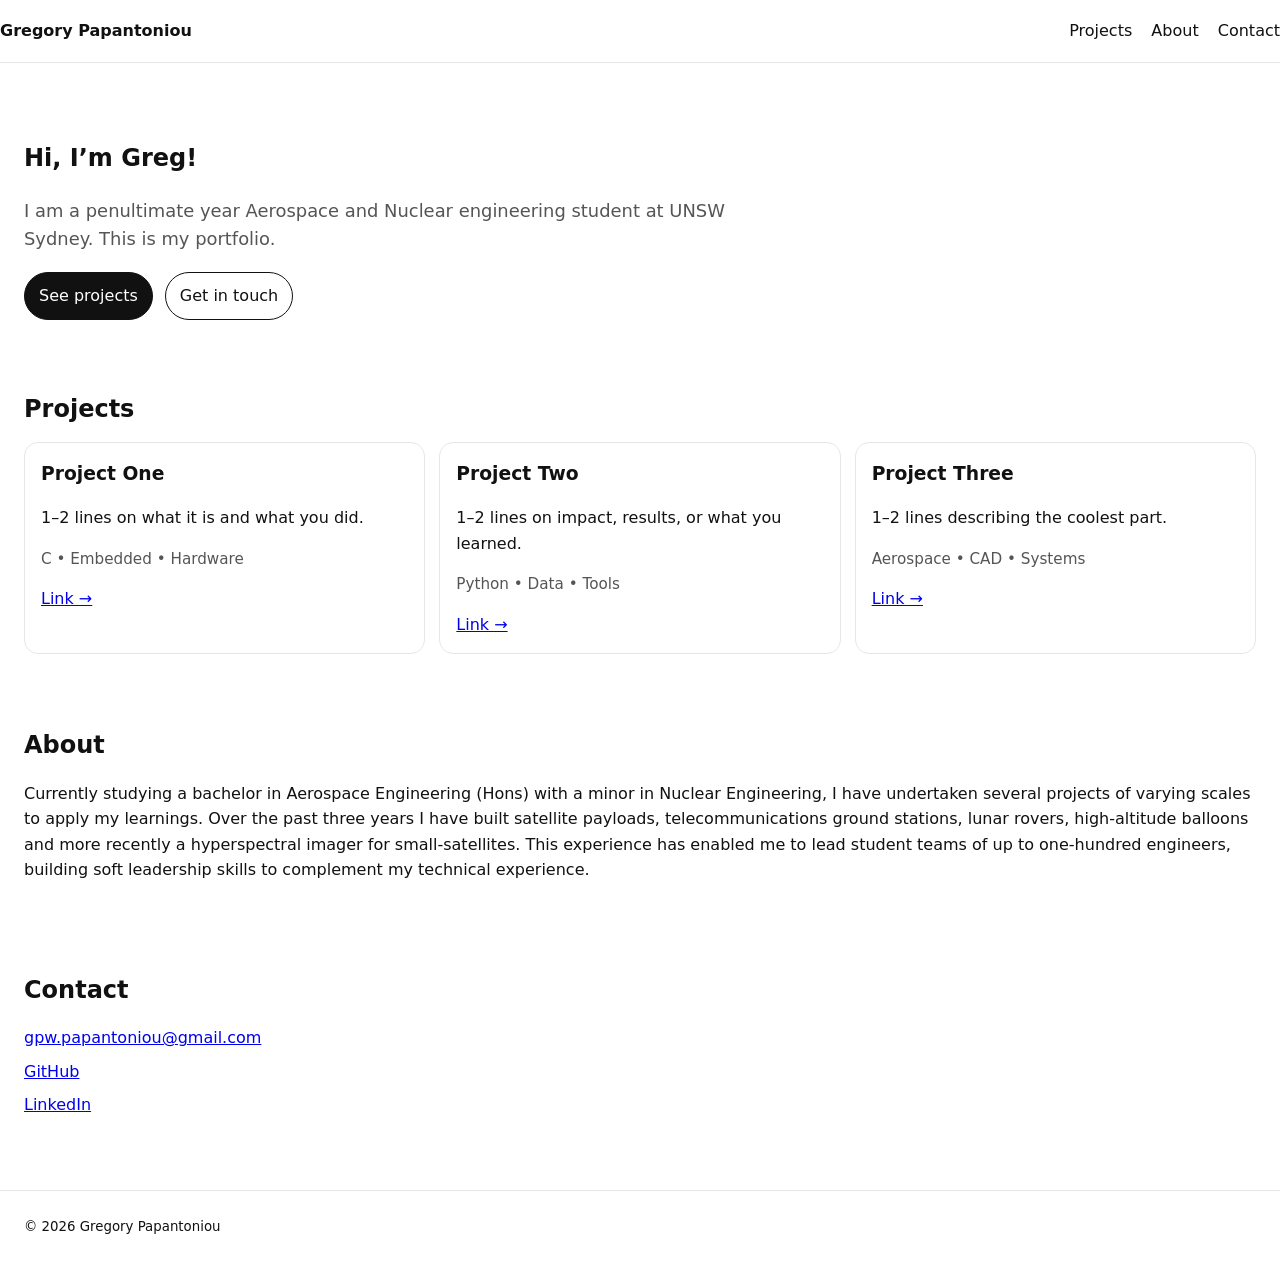
==== index.html @ c45c6487 "Updated Homepage" ====
<!doctype html>
<html lang="en">
<head>
  <meta charset="utf-8" />
  <meta name="viewport" content="width=device-width, initial-scale=1" />
  <title>Gregory Papantoniou</title>
  <meta name="description" content="Personal website and portfolio." />
  <link rel="stylesheet" href="style.css" />
</head>
<body>
  <header class="container header">
    <a class="brand" href="/">Gregory Papantoniou</a>
    <nav class="nav">
      <a href="#projects">Projects</a>
      <a href="#about">About</a>
      <a href="#contact">Contact</a>
    </nav>
  </header>

  <main class="container">
    <section class="hero">
      <h1>Hi, I’m Greg!</h1>
      <p class="lead">I am a penultimate year Aerospace and Nuclear engineering student at UNSW Sydney. This is my portfolio.</p>
      <div class="cta">
        <a class="button" href="#projects">See projects</a>
        <a class="button ghost" href="#contact">Get in touch</a>
      </div>
    </section>

    <section id="projects" class="section">
      <h2>Projects</h2>
      <div class="grid">
        <article class="card">
          <h3>Project One</h3>
          <p>1–2 lines on what it is and what you did.</p>
          <p class="meta">C • Embedded • Hardware</p>
          <a href="#" aria-label="Project One link">Link →</a>
        </article>
        <article class="card">
          <h3>Project Two</h3>
          <p>1–2 lines on impact, results, or what you learned.</p>
          <p class="meta">Python • Data • Tools</p>
          <a href="#" aria-label="Project Two link">Link →</a>
        </article>
        <article class="card">
          <h3>Project Three</h3>
          <p>1–2 lines describing the coolest part.</p>
          <p class="meta">Aerospace • CAD • Systems</p>
          <a href="#" aria-label="Project Three link">Link →</a>
        </article>
      </div>
    </section>

    <section id="about" class="section">
      <h2>About</h2>
      <p>
        Currently studying a bachelor in Aerospace Engineering (Hons) with a minor in Nuclear Engineering, I have undertaken several projects of varying
        scales to apply my learnings. Over the past three years I have built satellite payloads, telecommunications ground stations, lunar rovers, high-altitude
        balloons and more recently a hyperspectral imager for small-satellites. This experience has enabled me to lead student teams of up to one-hundred 
        engineers, building soft leadership skills to complement my technical experience.
      </p>
    </section>

    <section id="contact" class="section">
      <h2>Contact</h2>
      <ul class="contact">
        <li><a href="mailto:gpw.papantoniou@gmail.com">gpw.papantoniou@gmail.com</a></li>
        <li><a href="https://github.com/gregorypap314">GitHub</a></li>
        <li><a href="https://www.linkedin.com/in/greg-papantoniou">LinkedIn</a></li>
      </ul>
    </section>
  </main>

  <footer class="container footer">
    <small>© <span id="year"></span> Gregory Papantoniou</small>
  </footer>

  <script>
    document.getElementById("year").textContent = new Date().getFullYear();
  </script>
</body>
</html>
---- style.css ----
:root {
  --bg: #ffffff;
  --text: #111;
  --muted: #555;
  --border: #e7e7e7;
  --max: 960px;
  --pad: 20px;
  --radius: 14px;
  --pad: 24px;
}

* { box-sizing: border-box; }

body {
  margin: 0;
  background: var(--bg);
  color: var(--text);
  font-family: system-ui, -apple-system, Segoe UI, Roboto, Arial, sans-serif;
  line-height: 1.6;
}

.container {
  padding-left: var(--pad);
  padding-right: var(--pad);
}

@media (max-width: 600px) {
  :root {
    --pad: 18px;
  }
}

.header {
  display: flex;
  align-items: center;
  justify-content: space-between;
  padding: 18px 0;
  border-bottom: 1px solid var(--border);
}

.brand {
  font-weight: 700;
  text-decoration: none;
  color: inherit;
}

.nav a {
  margin-left: 14px;
  text-decoration: none;
  color: inherit;
}

.hero { padding: 56px 0 24px; }
.lead { max-width: 65ch; font-size: 1.12rem; color: var(--muted); }

.cta { margin-top: 18px; display: flex; gap: 12px; flex-wrap: wrap; }

.button {
  display: inline-block;
  padding: 10px 14px;
  border-radius: 999px;
  border: 1px solid var(--text);
  text-decoration: none;
  color: var(--bg);
  background: var(--text);
}

.button.ghost {
  background: transparent;
  color: var(--text);
}

.section { padding: 26px 0; }
.section h2 { margin-bottom: 14px; }

.grid {
  display: grid;
  gap: 14px;
  grid-template-columns: repeat(auto-fit, minmax(240px, 1fr));
}

.card {
  border: 1px solid var(--border);
  border-radius: var(--radius);
  padding: 16px;
}

.card h3 { margin-top: 0; margin-bottom: 6px; }
.meta { color: var(--muted); font-size: 0.95rem; }

.contact { list-style: none; padding-left: 0; }
.contact li { margin: 8px 0; }

.footer {
  border-top: 1px solid var(--border);
  margin-top: 30px;
  padding: 22px var(--pad);
}
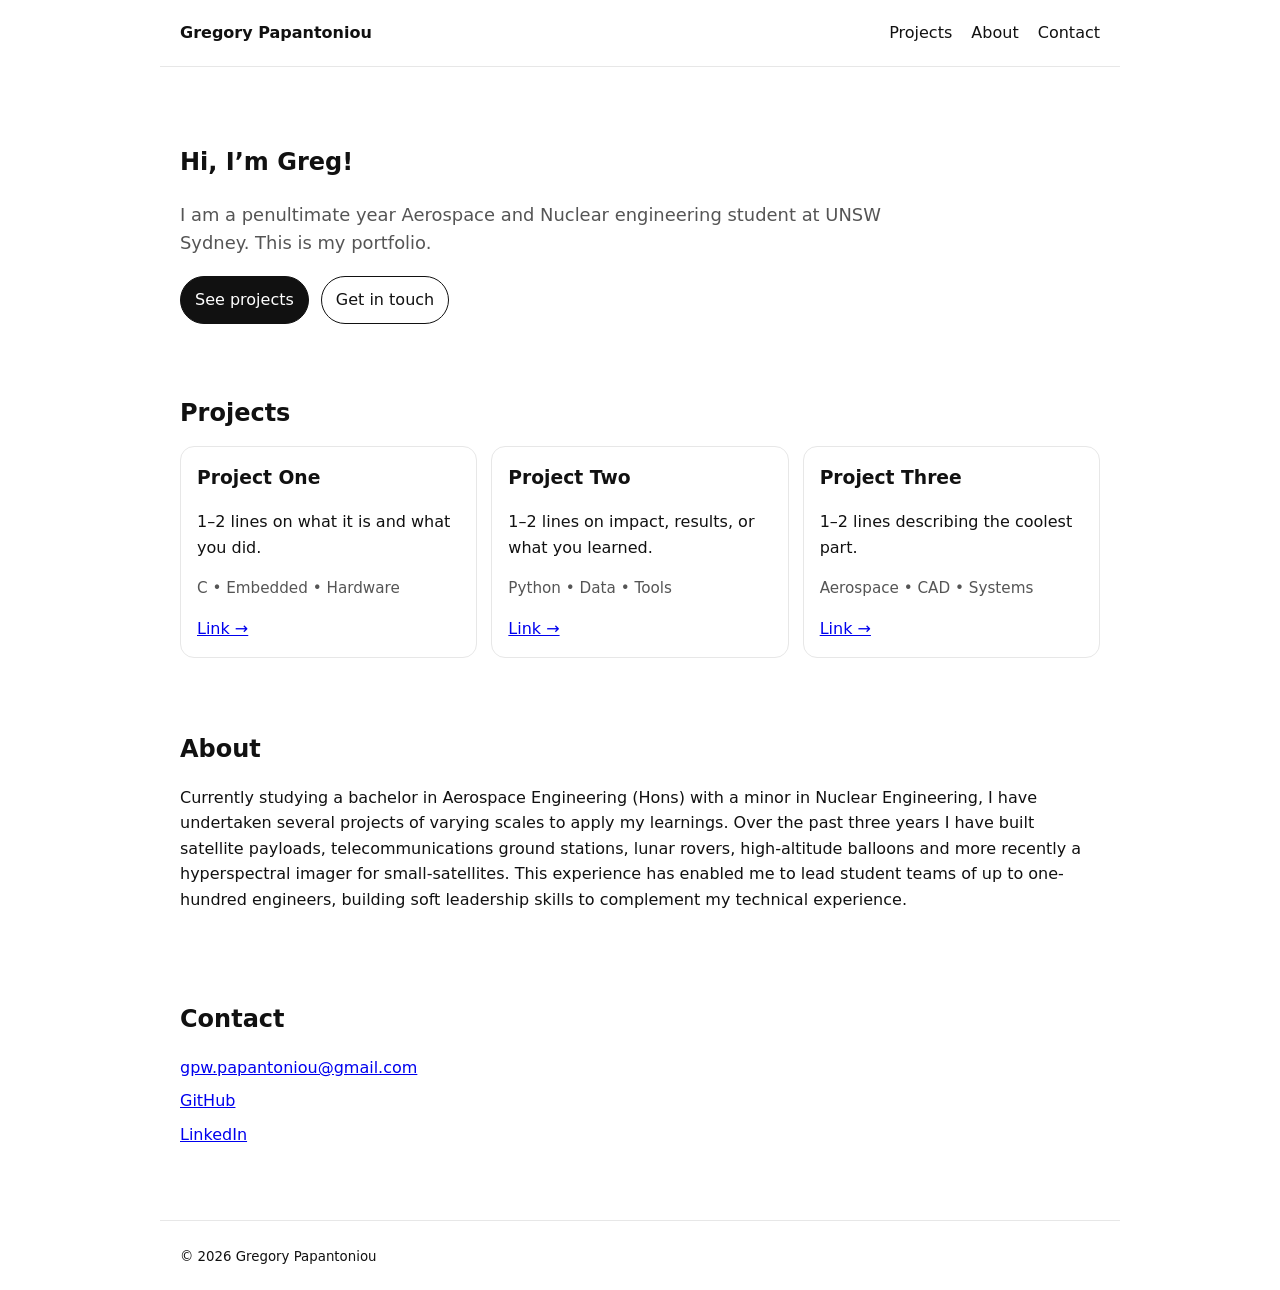
==== commit 927b0aa3: "Added Thumbnail" ====
--- a/index.html
+++ b/index.html
@@ -6,6 +6,19 @@
   <title>Gregory Papantoniou</title>
   <meta name="description" content="Personal website and portfolio." />
   <link rel="stylesheet" href="style.css" />
+
+  <!-- Open Graph (link preview) -->
+  <meta property="og:title" content="Gregory Papantoniou" />
+  <meta property="og:description" content="Aerospace & Nuclear Engineering student at UNSW Sydney. Portfolio and projects." />
+  <meta property="og:image" content="https://gregorypap314.github.io/preview.png" />
+  <meta property="og:url" content="https://gregorypap314.github.io/" />
+  <meta property="og:type" content="website" />
+
+  <meta name="twitter:card" content="summary_large_image">
+  <meta name="twitter:title" content="Gregory Papantoniou">
+  <meta name="twitter:description" content="Aerospace & Nuclear Engineering student at UNSW Sydney. Portfolio and projects.">
+  <meta name="twitter:image" content="https://gregorypap314.github.io/preview.png">
+
 </head>
 <body>
   <header class="container header">
--- a/style.css
+++ b/style.css
@@ -6,7 +6,7 @@
   --max: 960px;
   --pad: 20px;
   --radius: 14px;
-  --pad: 24px;
+
 }
 
 * { box-sizing: border-box; }
@@ -20,13 +20,15 @@
 }
 
 .container {
+  max-width: var(--max);
+  margin: 0 auto;              /* centers the layout */
   padding-left: var(--pad);
   padding-right: var(--pad);
 }
 
 @media (max-width: 600px) {
   :root {
-    --pad: 18px;
+    --pad: 24px;
   }
 }
 
@@ -34,7 +36,7 @@
   display: flex;
   align-items: center;
   justify-content: space-between;
-  padding: 18px 0;
+  padding: var(--pad) var(--pad);
   border-bottom: 1px solid var(--border);
 }
 
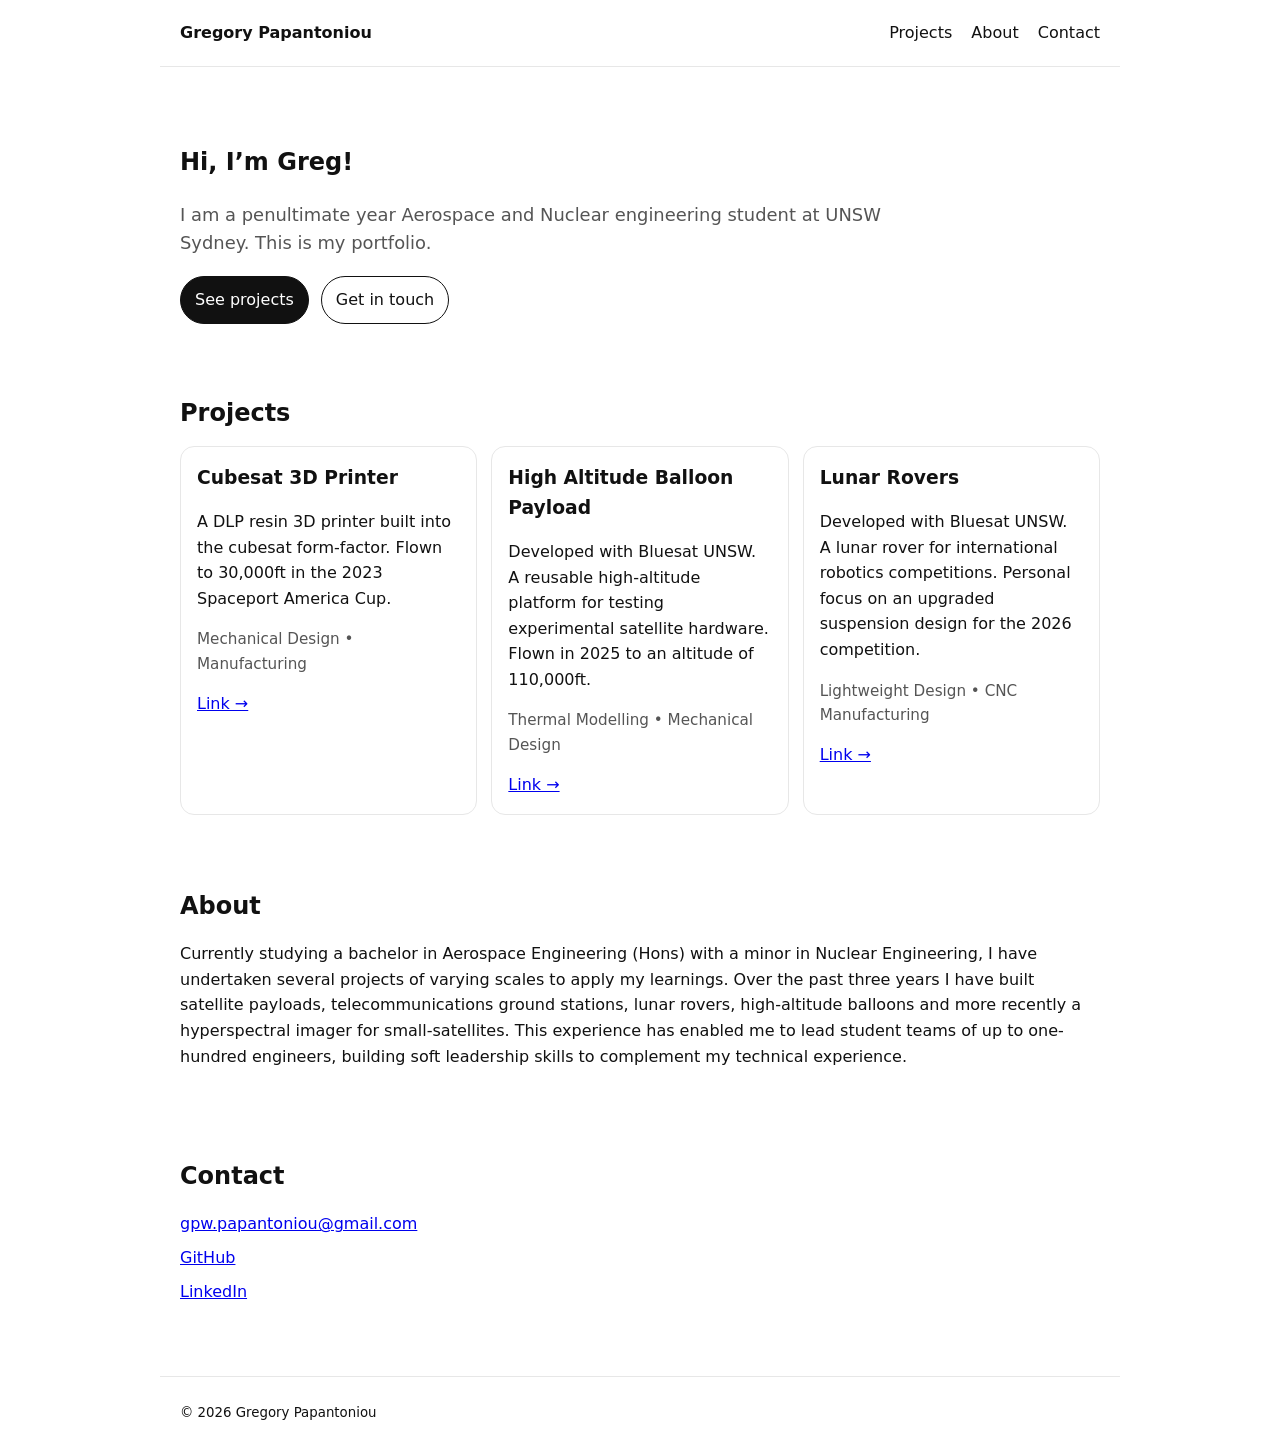
==== commit bbcc3a72: "Updated Projects Text" ====
--- a/index.html
+++ b/index.html
@@ -18,6 +18,9 @@
   <meta name="twitter:title" content="Gregory Papantoniou">
   <meta name="twitter:description" content="Aerospace & Nuclear Engineering student at UNSW Sydney. Portfolio and projects.">
   <meta name="twitter:image" content="https://gregorypap314.github.io/preview.png">
+
+  <link rel="icon" type="image/png" href="/favicon.png">
+
 
 </head>
 <body>
@@ -44,21 +47,25 @@
       <h2>Projects</h2>
       <div class="grid">
         <article class="card">
-          <h3>Project One</h3>
-          <p>1–2 lines on what it is and what you did.</p>
-          <p class="meta">C • Embedded • Hardware</p>
+          <h3>Cubesat 3D Printer</h3>
+          <p>A DLP resin 3D printer built into the cubesat form-factor. 
+            Flown to 30,000ft in the 2023 Spaceport America Cup.</p>
+          <p class="meta">Mechanical Design • Manufacturing</p>
           <a href="#" aria-label="Project One link">Link →</a>
         </article>
         <article class="card">
-          <h3>Project Two</h3>
-          <p>1–2 lines on impact, results, or what you learned.</p>
-          <p class="meta">Python • Data • Tools</p>
+          <h3>High Altitude Balloon Payload</h3>
+          <p>Developed with Bluesat UNSW. A reusable high-altitude platform for testing experimental satellite hardware. 
+            Flown in 2025 to an altitude of 110,000ft.</p>
+          <p class="meta">Thermal Modelling • Mechanical Design</p>
           <a href="#" aria-label="Project Two link">Link →</a>
         </article>
         <article class="card">
-          <h3>Project Three</h3>
-          <p>1–2 lines describing the coolest part.</p>
-          <p class="meta">Aerospace • CAD • Systems</p>
+          <h3>Lunar Rovers</h3>
+          <p>Developed with Bluesat UNSW. A lunar rover for international robotics competitions. Personal focus on 
+            an upgraded suspension design for the 2026 competition.
+          </p>
+          <p class="meta">Lightweight Design • CNC Manufacturing</p>
           <a href="#" aria-label="Project Three link">Link →</a>
         </article>
       </div>
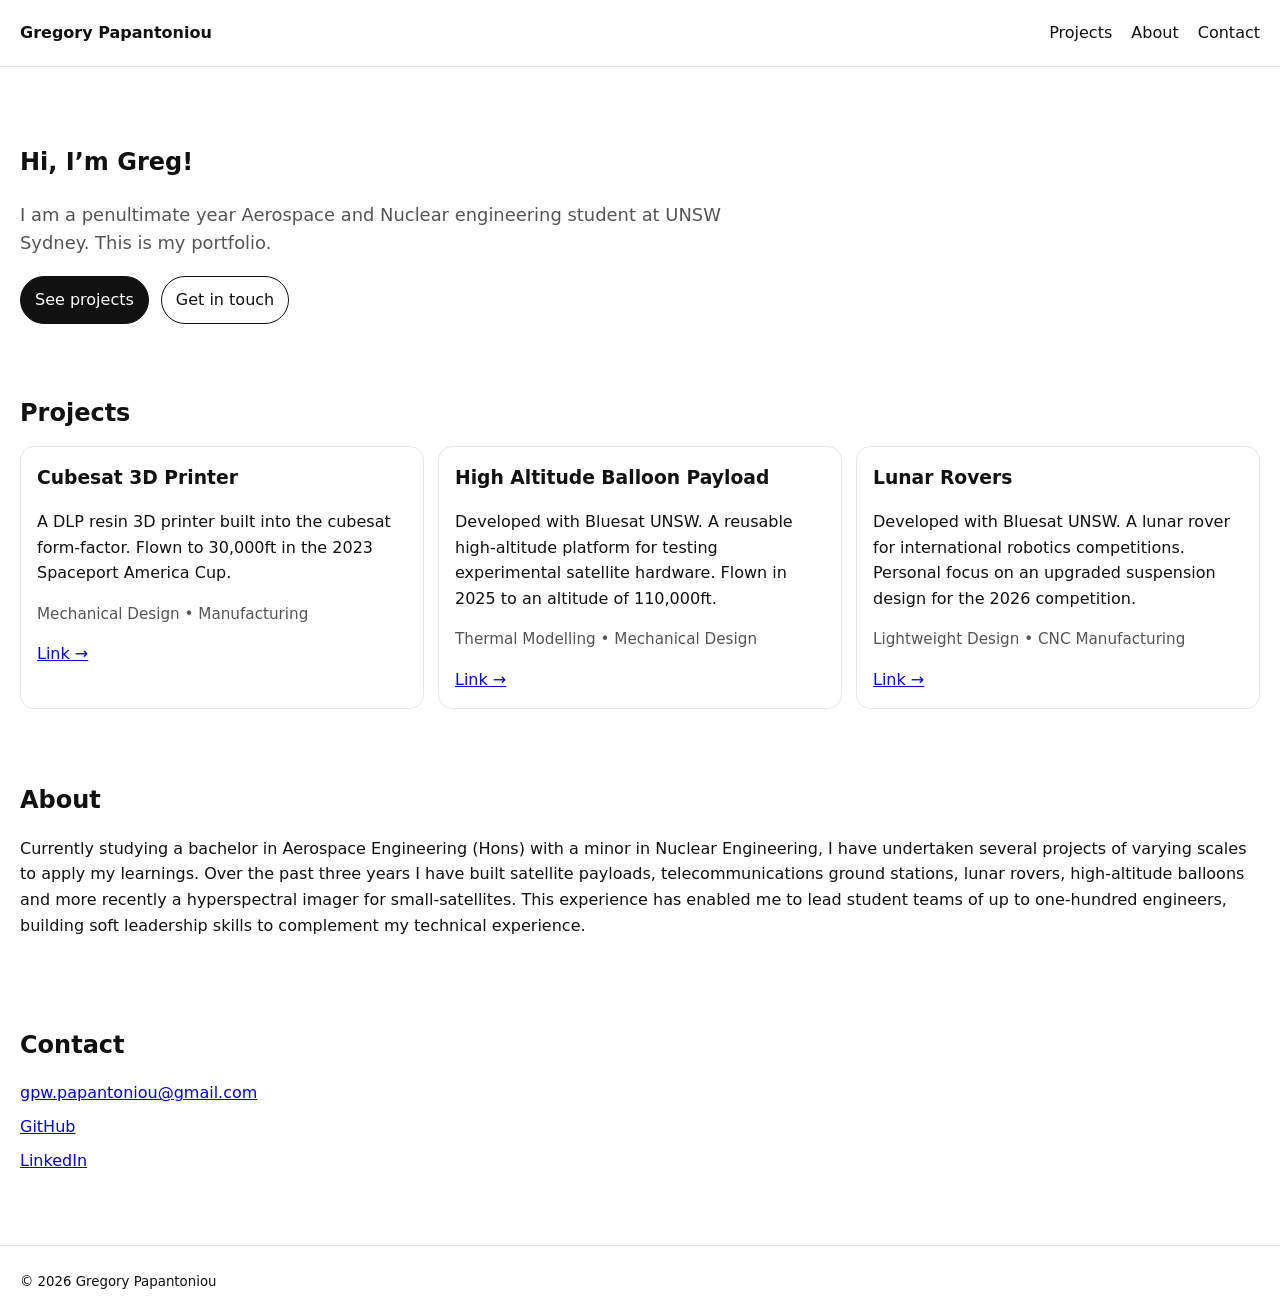
==== commit 9abc6096: "Added contact page" ====
--- a/index.html
+++ b/index.html
@@ -39,7 +39,7 @@
       <p class="lead">I am a penultimate year Aerospace and Nuclear engineering student at UNSW Sydney. This is my portfolio.</p>
       <div class="cta">
         <a class="button" href="#projects">See projects</a>
-        <a class="button ghost" href="#contact">Get in touch</a>
+        <a class="button ghost" href="contact.html">Get in touch</a>
       </div>
     </section>
 
--- a/style.css
+++ b/style.css
@@ -3,7 +3,7 @@
   --text: #111;
   --muted: #555;
   --border: #e7e7e7;
-  --max: 960px;
+  --max: 2000px;
   --pad: 20px;
   --radius: 14px;
 
